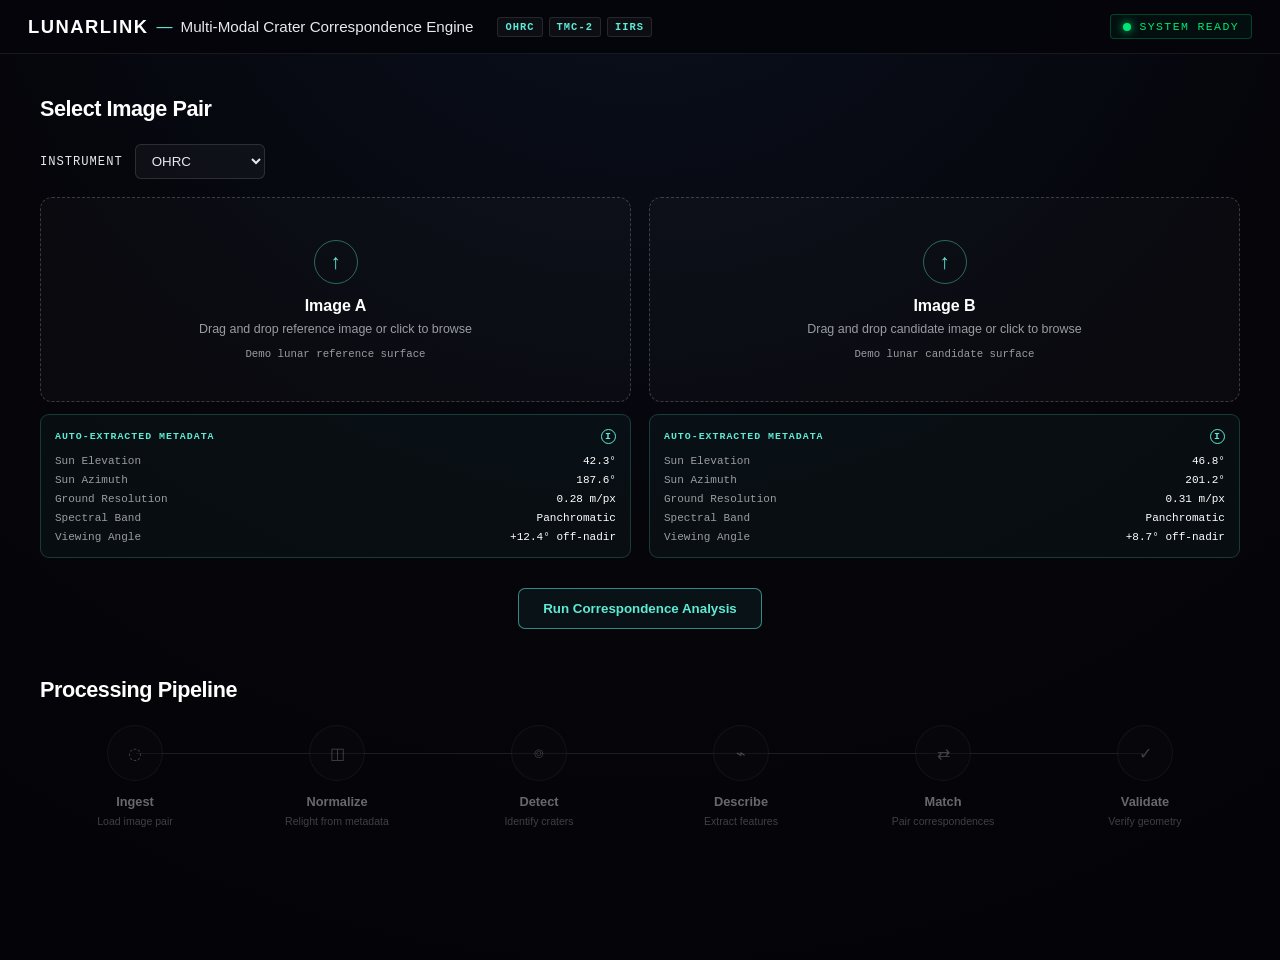
==== index.html @ 61827544 "Rename lunarlink.html to index.html" ====
<!DOCTYPE html>
<html lang="en">
<head>
  <meta charset="UTF-8">
  <meta name="viewport" content="width=device-width, initial-scale=1.0">
  <title>LunarLink — Mission Control</title>
  <link rel="stylesheet" href="style.css">
</head>
<body>
  <header>
    <div class="header-left">
      <div class="title-group">
        <span class="title-main">LunarLink</span>
        <span class="title-separator">—</span>
        <span class="title-sub">Multi-Modal Crater Correspondence Engine</span>
      </div>
      <div class="badge-group">
        <span class="badge">OHRC</span>
        <span class="badge">TMC-2</span>
        <span class="badge">IIRS</span>
      </div>
    </div>
    <div class="status-panel"><span class="status-dot"></span><span class="status-text">System Ready</span></div>
  </header>

  <main>
    <section class="content-section">
      <h2 class="section-title">Select Image Pair</h2>
      <div class="instrument-control">
        <label for="instrument">Instrument</label>
        <select id="instrument">
          <option value="OHRC">OHRC</option>
          <option value="TMC-2">TMC-2</option>
          <option value="IIRS">IIRS</option>
        </select>
      </div>

      <div class="upload-grid">
        <div class="image-upload-panel">
          <div class="upload-box" id="uploadBoxA">
            <input type="file" id="imageAInput" accept="image/*" hidden>
            <div class="upload-icon">↑</div>
            <div class="upload-title">Image A</div>
            <div class="upload-text">Drag and drop reference image or click to browse</div>
            <div class="file-name" id="fileNameA">Demo lunar reference surface</div>
          </div>

          <div class="metadata-loading" id="metadataLoadingA"><span class="metadata-spinner"></span>Extracting metadata...</div>

          <div class="metadata-card" id="metadataCardA">
            <div class="metadata-card-header">
              <span>Auto-Extracted Metadata</span>
              <span class="info-tooltip" tabindex="0">i<span class="tooltip-text">Derived from image header + photometric analysis — no manual input required</span></span>
            </div>
            <dl class="metadata-list">
              <div><dt>Sun Elevation</dt><dd id="sunElevationA">—</dd></div>
              <div><dt>Sun Azimuth</dt><dd id="sunAzimuthA">—</dd></div>
              <div><dt>Ground Resolution</dt><dd id="resolutionA">—</dd></div>
              <div><dt>Spectral Band</dt><dd id="spectralBandA">—</dd></div>
              <div><dt>Viewing Angle</dt><dd id="viewingAngleA">—</dd></div>
            </dl>
          </div>
        </div>

        <div class="image-upload-panel">
          <div class="upload-box" id="uploadBoxB">
            <input type="file" id="imageBInput" accept="image/*" hidden>
            <div class="upload-icon">↑</div>
            <div class="upload-title">Image B</div>
            <div class="upload-text">Drag and drop candidate image or click to browse</div>
            <div class="file-name" id="fileNameB">Demo lunar candidate surface</div>
          </div>

          <div class="metadata-loading" id="metadataLoadingB"><span class="metadata-spinner"></span>Extracting metadata...</div>

          <div class="metadata-card" id="metadataCardB">
            <div class="metadata-card-header">
              <span>Auto-Extracted Metadata</span>
              <span class="info-tooltip" tabindex="0">i<span class="tooltip-text">Derived from image header + photometric analysis — no manual input required</span></span>
            </div>
            <dl class="metadata-list">
              <div><dt>Sun Elevation</dt><dd id="sunElevationB">—</dd></div>
              <div><dt>Sun Azimuth</dt><dd id="sunAzimuthB">—</dd></div>
              <div><dt>Ground Resolution</dt><dd id="resolutionB">—</dd></div>
              <div><dt>Spectral Band</dt><dd id="spectralBandB">—</dd></div>
              <div><dt>Viewing Angle</dt><dd id="viewingAngleB">—</dd></div>
            </dl>
          </div>
        </div>
      </div>

      <button class="run-button" id="runAnalysis" type="button">Run Correspondence Analysis</button>
    </section>

    <section class="content-section">
      <h2 class="section-title">Processing Pipeline</h2>
      <div class="pipeline">
        <div class="pipeline-line"></div>
        <div class="pipeline-step"><div class="step-icon">◌</div><div class="step-label">Ingest</div><div class="step-description">Load image pair</div></div>
        <div class="pipeline-step"><div class="step-icon">◫</div><div class="step-label">Normalize</div><div class="step-description">Relight from metadata</div></div>
        <div class="pipeline-step"><div class="step-icon">⌾</div><div class="step-label">Detect</div><div class="step-description">Identify craters</div></div>
        <div class="pipeline-step"><div class="step-icon">⌁</div><div class="step-label">Describe</div><div class="step-description">Extract features</div></div>
        <div class="pipeline-step"><div class="step-icon">⇄</div><div class="step-label">Match</div><div class="step-description">Pair correspondences</div></div>
        <div class="pipeline-step"><div class="step-icon">✓</div><div class="step-label">Validate</div><div class="step-description">Verify geometry</div></div>
      </div>
    </section>

    <section class="content-section results-section" id="resultsSection">
      <div class="results-header">
        <h2 class="section-title">Results</h2>
        <label class="toggle-control">
          <span>Illumination Normalization</span>
          <input type="checkbox" id="normalizationToggle">
          <span class="toggle-switch"><span class="toggle-knob"></span></span>
        </label>
      </div>

      <div class="results-stage" id="resultsStage">
        <div class="result-canvas-wrap">
          <div class="canvas-frame"><canvas id="canvasA" width="500" height="500"></canvas></div>
          <div class="canvas-label">Image A — Reference</div>
        </div>
        <div class="result-canvas-wrap">
          <div class="canvas-frame"><canvas id="canvasB" width="500" height="500"></canvas></div>
          <div class="canvas-label">Image B — Candidate</div>
        </div>
        <div class="scan-line" id="scanLine"></div>
        <svg class="correspondence-overlay" id="correspondenceOverlay" aria-hidden="true"></svg>
        <div class="match-tooltip" id="matchTooltip"></div>
      </div>
    </section>

    <section class="content-section insights-section" id="accuracySection">
      <h2 class="section-title">Tie Point Accuracy Report</h2>

      <div class="accuracy-summary">
        <div class="summary-stat"><span>Total Tie Points</span><strong>9</strong></div>
        <div class="summary-stat"><span>RANSAC Inliers</span><strong class="inlier-text">6</strong></div>
        <div class="summary-stat"><span>Outliers Rejected</span><strong class="outlier-text">3</strong></div>
        <div class="summary-stat"><span>RMSE</span><strong>2.9 px <em>(3.8 m)</em></strong></div>
        <div class="summary-stat"><span>Mean Reprojection Error</span><strong>1.4 px</strong></div>
      </div>

      <div class="accuracy-table-wrap">
        <table class="accuracy-table">
          <thead>
            <tr>
              <th>Tie Point ID</th>
              <th>Image A Coordinates</th>
              <th>Image B Coordinates</th>
              <th>Estimated Lunar Coordinates</th>
              <th>Residual (pixels)</th>
              <th>Residual (meters)</th>
              <th>Status</th>
            </tr>
          </thead>
          <tbody id="accuracyTableBody"></tbody>
        </table>
      </div>
    </section>

    <section class="content-section insights-section" id="metricsSection">
      <h2 class="section-title">Mission Metrics</h2>
      <div class="metrics-grid">
        <article class="metric-card"><span class="metric-icon">◌</span><strong class="metric-value" data-target="9" data-decimals="0">0</strong><span class="metric-label">Craters Detected</span></article>
        <article class="metric-card"><span class="metric-icon">⇄</span><strong class="metric-value" data-target="6" data-decimals="0">0</strong><span class="metric-label">Matches Found</span></article>
        <article class="metric-card"><span class="metric-icon">⌖</span><strong class="metric-value" data-target="3.8" data-decimals="1" data-suffix="m">0m</strong><span class="metric-label">Mean Alignment Error</span></article>
        <article class="metric-card"><span class="metric-icon">◷</span><strong class="metric-value" data-target="1.2" data-decimals="1" data-suffix="s">0s</strong><span class="metric-label">Processing Time</span></article>
      </div>
    </section>
  </main>

  <script src="script.js"></script>
</body>
</html>
---- style.css ----
:root {
  --bg: #05050a;
  --cyan: #5eead4;
  --amber: #f5b841;
  --text: #e8e8f0;
  --muted: rgba(232, 232, 240, 0.65);
  --green: #00e676;
  --red: #ff526b;
  --border: rgba(255, 255, 255, 0.08);
}

* { box-sizing: border-box; margin: 0; padding: 0; }

body {
  min-height: 100vh;
  background: radial-gradient(circle at 50% -20%, #0b1220, #05050a 55%, #030308);
  color: var(--text);
  font-family: -apple-system, BlinkMacSystemFont, "SF Pro Display", "Segoe UI", Roboto, sans-serif;
}

header {
  display: flex;
  align-items: center;
  justify-content: space-between;
  padding: 14px 28px;
  background: rgba(5, 5, 10, 0.9);
  border-bottom: 1px solid var(--border);
  backdrop-filter: blur(12px);
}

.header-left, .title-group, .badge-group, .status-panel,
.instrument-control, .results-header, .toggle-control,
.metadata-card-header {
  display: flex;
  align-items: center;
}

.header-left { gap: 16px; }
.title-group { gap: 8px; }
.badge-group { gap: 6px; margin-left: 8px; }

.title-main, .section-title, .upload-title {
  color: #fff;
  font-weight: 700;
}

.title-main {
  font-size: 1.15rem;
  letter-spacing: 0.08em;
  text-transform: uppercase;
}

.title-separator, .badge { color: var(--cyan); }
.title-sub { font-size: 0.95rem; }

.badge, .status-text, .instrument-control label, .file-name,
.metadata-card, .accuracy-table, .summary-stat, .metric-value {
  font-family: ui-monospace, SFMono-Regular, Menlo, Monaco, Consolas, monospace;
}

.badge {
  padding: 3px 7px;
  border: 1px solid rgba(255,255,255,.1);
  border-radius: 3px;
  background: rgba(255,255,255,.04);
  font-size: .65rem;
  font-weight: 600;
  letter-spacing: .1em;
}

.status-panel {
  gap: 8px;
  padding: 5px 12px;
  border: 1px solid rgba(0,230,118,.25);
  border-radius: 4px;
  background: rgba(0,230,118,.05);
}

.status-dot {
  width: 8px;
  height: 8px;
  border-radius: 50%;
  background: var(--green);
  box-shadow: 0 0 8px var(--green);
  animation: pulse 2s infinite;
}

.status-text {
  color: var(--green);
  font-size: .72rem;
  letter-spacing: .12em;
  text-transform: uppercase;
}

main {
  width: min(1200px, calc(100% - 48px));
  margin: auto;
  padding: 42px 0 70px;
}

.content-section { margin-bottom: 48px; }

.section-title {
  margin-bottom: 22px;
  font-size: 1.35rem;
  letter-spacing: -.02em;
}

.instrument-control { gap: 12px; margin-bottom: 18px; }

.instrument-control label {
  font-size: .76rem;
  letter-spacing: .08em;
  text-transform: uppercase;
}

.instrument-control select {
  min-width: 130px;
  padding: 8px 12px;
  border: 1px solid rgba(255,255,255,.12);
  border-radius: 6px;
  background: rgba(255,255,255,.04);
  color: var(--text);
}

.instrument-control option { background: #0b0e1a; }

.upload-grid, .metrics-grid {
  display: grid;
  gap: 18px;
}

.upload-grid { grid-template-columns: repeat(2, minmax(0, 1fr)); }

.upload-box {
  display: flex;
  min-height: 205px;
  flex-direction: column;
  align-items: center;
  justify-content: center;
  padding: 28px;
  border: 1px dashed rgba(255,255,255,.2);
  border-radius: 12px;
  background: rgba(255,255,255,.025);
  cursor: pointer;
  transition: .25s;
}

.upload-box:hover, .upload-box.drag-over {
  border-color: var(--cyan);
  background: rgba(94,234,212,.035);
  box-shadow: 0 0 24px rgba(94,234,212,.1);
  transform: translateY(-2px);
}

.upload-icon {
  display: grid;
  width: 44px;
  height: 44px;
  margin-bottom: 13px;
  place-items: center;
  border: 1px solid rgba(94,234,212,.4);
  border-radius: 50%;
  color: var(--cyan);
  font-size: 1.3rem;
}

.upload-title { margin-bottom: 7px; }
.upload-text { color: var(--muted); font-size: .78rem; text-align: center; }

.file-name {
  max-width: 100%;
  margin-top: 12px;
  color: var(--muted);
  font-size: .67rem;
  overflow: hidden;
  text-overflow: ellipsis;
  white-space: nowrap;
}

.metadata-loading {
  display: none;
  align-items: center;
  gap: 8px;
  margin-top: 12px;
  padding: 12px 14px;
  border: 1px solid rgba(94,234,212,.15);
  border-radius: 8px;
  background: rgba(94,234,212,.035);
  color: var(--cyan);
  font: .68rem ui-monospace;
}

.metadata-loading.visible { display: flex; }

.metadata-spinner {
  width: 13px;
  height: 13px;
  border: 2px solid rgba(94,234,212,.2);
  border-top-color: var(--cyan);
  border-radius: 50%;
  animation: spin .7s linear infinite;
}

.metadata-card {
  display: none;
  margin-top: 12px;
  padding: 14px;
  border: 1px solid rgba(94,234,212,.2);
  border-radius: 9px;
  background: rgba(94,234,212,.04);
}

.metadata-card.visible { display: block; }

.metadata-card-header {
  justify-content: space-between;
  margin-bottom: 11px;
  color: var(--cyan);
  font-size: .62rem;
  font-weight: 700;
  letter-spacing: .1em;
  text-transform: uppercase;
}

.metadata-list { display: grid; gap: 7px; }

.metadata-list div {
  display: grid;
  grid-template-columns: 1fr auto;
  gap: 12px;
  font-size: .69rem;
}

.metadata-list dt { color: var(--muted); }
.metadata-list dd { margin: 0; color: #fff; }

.info-tooltip {
  position: relative;
  display: grid;
  width: 15px;
  height: 15px;
  place-items: center;
  border: 1px solid var(--cyan);
  border-radius: 50%;
  cursor: help;
}

.tooltip-text {
  position: absolute;
  z-index: 10;
  top: 24px;
  right: 0;
  width: 220px;
  padding: 9px;
  border: 1px solid rgba(94,234,212,.24);
  border-radius: 6px;
  background: #0a1019;
  color: var(--text);
  font: .7rem -apple-system;
  line-height: 1.4;
  opacity: 0;
  pointer-events: none;
}

.info-tooltip:hover .tooltip-text,
.info-tooltip:focus .tooltip-text { opacity: 1; }

.run-button {
  display: block;
  margin: 30px auto 0;
  padding: 12px 24px;
  border: 1px solid rgba(94,234,212,.55);
  border-radius: 7px;
  background: rgba(94,234,212,.06);
  color: var(--cyan);
  font-weight: 700;
  cursor: pointer;
}

.run-button:hover:not(:disabled) {
  background: rgba(94,234,212,.12);
  box-shadow: 0 0 20px rgba(94,234,212,.16);
}

.run-button:disabled { opacity: .55; }

.pipeline {
  position: relative;
  display: grid;
  grid-template-columns: repeat(6, 1fr);
  gap: 12px;
}

.pipeline-line {
  position: absolute;
  top: 28px;
  right: 8%;
  left: 8%;
  height: 1px;
  background: rgba(255,255,255,.1);
}

.pipeline-step {
  position: relative;
  z-index: 1;
  padding: 0 7px 15px;
  opacity: .4;
  text-align: center;
  filter: grayscale(.7);
  transition: .45s;
}

.pipeline-step.active {
  opacity: 1;
  filter: none;
  transform: translateY(-3px);
}

.step-icon {
  display: grid;
  width: 56px;
  height: 56px;
  margin: 0 auto 13px;
  place-items: center;
  border: 1px solid rgba(255,255,255,.12);
  border-radius: 50%;
  background: #0a0c14;
  color: var(--muted);
}

.pipeline-step.active .step-icon {
  border-color: var(--cyan);
  color: var(--cyan);
  box-shadow: 0 0 14px rgba(94,234,212,.2);
}

.step-label { margin-bottom: 6px; color: #fff; font-size: .8rem; font-weight: 700; }
.step-description { color: var(--muted); font-size: .66rem; }

.results-section, .insights-section {
  max-height: 0;
  margin-bottom: 0;
  overflow: hidden;
  opacity: 0;
  pointer-events: none;
  transform: translateY(28px);
  transition: max-height 1s, opacity .7s, transform .7s, margin-bottom .7s;
}

.results-section.visible, .insights-section.visible {
  max-height: 3000px;
  margin-bottom: 48px;
  opacity: 1;
  pointer-events: auto;
  transform: none;
}

.results-header { justify-content: space-between; margin-bottom: 22px; }
.results-header .section-title { margin: 0; }

.toggle-control {
  gap: 11px;
  cursor: pointer;
  font-size: .7rem;
  text-transform: uppercase;
}

.toggle-control input { display: none; }

.toggle-switch {
  width: 42px;
  height: 23px;
  padding: 2px;
  border: 1px solid rgba(255,255,255,.2);
  border-radius: 20px;
}

.toggle-knob {
  display: block;
  width: 17px;
  height: 17px;
  border-radius: 50%;
  background: var(--muted);
  transition: .25s;
}

.toggle-control input:checked + .toggle-switch {
  border-color: var(--cyan);
  background: rgba(94,234,212,.12);
}

.toggle-control input:checked + .toggle-switch .toggle-knob {
  background: var(--cyan);
  transform: translateX(19px);
}

.results-stage {
  position: relative;
  display: grid;
  min-height: 440px;
  grid-template-columns: repeat(2, minmax(0, 400px));
  justify-content: center;
  gap: 70px;
}

.result-canvas-wrap {
  position: relative;
  z-index: 1;
  display: flex;
  flex-direction: column;
  align-items: center;
}

.canvas-frame {
  width: 400px;
  max-width: 100%;
  overflow: hidden;
  border: 1px solid rgba(255,255,255,.12);
  border-radius: 10px;
  background: #000;
}

.canvas-frame canvas {
  display: block;
  width: 100%;
  height: auto;
  transition: .35s;
}

.canvas-frame canvas.normalized { filter: brightness(1.18) contrast(.82); }

.canvas-label {
  margin-top: 12px;
  color: #fff;
  font: .75rem ui-monospace;
  letter-spacing: .1em;
  text-transform: uppercase;
}

.correspondence-overlay {
  position: absolute;
  z-index: 4;
  inset: 0;
  width: 100%;
  height: 100%;
  overflow: visible;
}

.scan-line {
  position: absolute;
  z-index: 3;
  top: 0;
  right: 0;
  left: 0;
  height: 2px;
  opacity: 0;
  pointer-events: none;
  background: linear-gradient(90deg, transparent, var(--cyan), var(--amber), var(--cyan), transparent);
  box-shadow: 0 0 12px var(--cyan);
}

.scan-line.scanning { animation: scan-sweep .9s ease-in-out forwards; }

.match-tooltip {
  position: absolute;
  z-index: 6;
  display: none;
  padding: 7px 9px;
  border: 1px solid rgba(245,184,65,.7);
  border-radius: 5px;
  background: rgba(5,7,12,.95);
  color: #fff;
  font: .68rem ui-monospace;
  pointer-events: none;
  white-space: nowrap;
}

.match-tooltip.visible { display: block; }

.match-line {
  fill: none;
  stroke: var(--cyan);
  stroke-width: 1.4;
  stroke-dasharray: 7 7;
  filter: drop-shadow(0 0 4px rgba(94,234,212,.55));
  animation: flow-dashes 1.1s linear infinite;
}

.target-ring {
  cursor: pointer;
  transform-box: fill-box;
  transform-origin: center;
  animation: reticle-pulse 2.8s ease-in-out infinite;
}

.target-ring circle, .target-ring line {
  fill: none;
  stroke: var(--red);
  filter: drop-shadow(0 0 3px rgba(255,82,107,.85));
}

.target-ring text { fill: #fff; font: 700 9px ui-monospace; }
.target-ring rect { fill: rgba(30,4,10,.88); stroke: var(--red); stroke-width: .7; }

.hud-dim { opacity: .17; }
.hud-highlight { opacity: 1 !important; }

.hud-highlight circle, .hud-highlight line {
  stroke: #ffe66d !important;
  filter: drop-shadow(0 0 6px #ffe66d) !important;
}

.hud-highlight rect { stroke: #ffe66d !important; }
.hud-highlight text { fill: #ffe66d !important; }

.match-line.hud-highlight {
  stroke: #ffe66d !important;
  stroke-width: 2.4;
}

.accuracy-summary {
  display: grid;
  grid-template-columns: repeat(5, 1fr);
  gap: 10px;
  margin-bottom: 14px;
}

.summary-stat {
  padding: 12px 14px;
  border: 1px solid var(--border);
  border-radius: 5px;
  background: rgba(255,255,255,.025);
}

.summary-stat span {
  display: block;
  margin-bottom: 8px;
  color: var(--muted);
  font-size: .61rem;
  text-transform: uppercase;
}

.summary-stat strong { color: #fff; font-size: .83rem; }
.summary-stat em { color: var(--muted); font-style: normal; }
.inlier-text { color: var(--green) !important; }
.outlier-text { color: var(--red) !important; }

.accuracy-table-wrap {
  overflow: auto;
  border: 1px solid rgba(94,234,212,.2);
  border-radius: 7px;
}

.accuracy-table {
  width: 100%;
  min-width: 990px;
  border-collapse: collapse;
  font-size: .7rem;
}

.accuracy-table th {
  padding: 11px 13px;
  border-bottom: 1px solid rgba(94,234,212,.24);
  background: rgba(94,234,212,.075);
  color: var(--cyan);
  font-size: .62rem;
  text-align: left;
  text-transform: uppercase;
}

.accuracy-table td {
  padding: 11px 13px;
  border-bottom: 1px solid var(--border);
  white-space: nowrap;
}

.accuracy-table tbody tr:nth-child(even) { background: rgba(255,255,255,.018); }
.outlier-row { color: var(--muted); background: rgba(255,82,107,.025) !important; }

.status-badge {
  padding: 3px 6px;
  border: 1px solid;
  border-radius: 3px;
  font-size: .6rem;
  font-weight: 700;
  text-transform: uppercase;
}

.inlier { border-color: rgba(0,230,118,.4); color: var(--green); }
.outlier { border-color: rgba(255,82,107,.4); color: var(--red); }

.metrics-grid { grid-template-columns: repeat(4, 1fr); }

.metric-card {
  min-height: 180px;
  padding: 25px;
  border: 1px solid var(--border);
  border-radius: 14px;
  background: linear-gradient(135deg, rgba(255,255,255,.065), rgba(255,255,255,.018));
}

.metric-icon {
  display: grid;
  width: 34px;
  height: 34px;
  margin-bottom: 21px;
  place-items: center;
  border: 1px solid rgba(94,234,212,.28);
  border-radius: 9px;
  color: var(--cyan);
}

.metric-value {
  display: block;
  color: #fff;
  font-size: 2.5rem;
  letter-spacing: -.06em;
}

.metric-label {
  display: block;
  margin-top: 11px;
  color: var(--muted);
  font-size: .78rem;
}

@keyframes pulse { 50% { opacity: .45; transform: scale(.85); } }
@keyframes spin { to { transform: rotate(360deg); } }

@keyframes scan-sweep {
  0% { top: 0; opacity: 0; }
  10%, 90% { opacity: 1; }
  100% { top: calc(100% - 42px); opacity: 0; }
}

@keyframes flow-dashes { to { stroke-dashoffset: -28; } }
@keyframes reticle-pulse { 50% { opacity: .68; transform: scale(1.035); } }

@media (max-width: 950px) {
  .title-sub { display: none; }
  .pipeline { grid-template-columns: repeat(3, 1fr); }
  .pipeline-line { display: none; }
  .metrics-grid { grid-template-columns: repeat(2, 1fr); }
  .accuracy-summary { grid-template-columns: repeat(3, 1fr); }
}

@media (max-width: 680px) {
  header { padding: 13px 16px; }
  main { width: calc(100% - 24px); }
  .badge-group { display: none; }
  .upload-grid, .results-stage, .metrics-grid { grid-template-columns: 1fr; }
  .results-stage { min-height: auto; gap: 28px; }
  .results-header { align-items: flex-start; flex-direction: column; }
  .pipeline { grid-template-columns: repeat(2, 1fr); }
  .accuracy-summary { grid-template-columns: repeat(2, 1fr); }
}

@media (max-width: 430px) {
  .pipeline { grid-template-columns: 1fr; }
  .accuracy-summary { grid-template-columns: 1fr; }
}
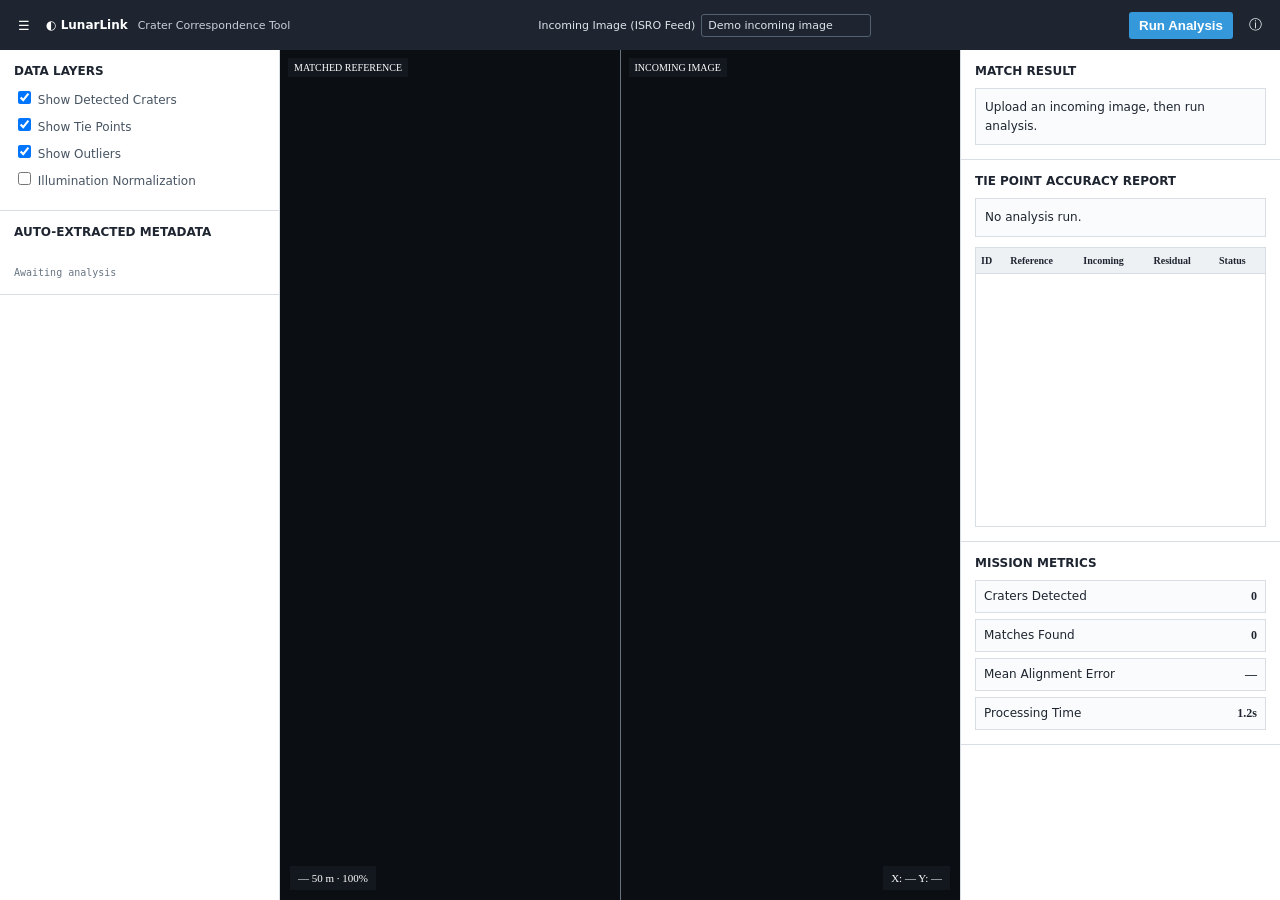
==== commit 19585895: "Update index.html" ====
--- a/index.html
+++ b/index.html
@@ -1,175 +1,164 @@
-<!DOCTYPE html>
+<!doctype html>
 <html lang="en">
 <head>
-  <meta charset="UTF-8">
-  <meta name="viewport" content="width=device-width, initial-scale=1.0">
-  <title>LunarLink — Mission Control</title>
+  <meta charset="utf-8">
+  <meta name="viewport" content="width=device-width,initial-scale=1">
+  <title>LunarLink — Crater Correspondence Tool</title>
   <link rel="stylesheet" href="style.css">
 </head>
+
 <body>
-  <header>
-    <div class="header-left">
-      <div class="title-group">
-        <span class="title-main">LunarLink</span>
-        <span class="title-separator">—</span>
-        <span class="title-sub">Multi-Modal Crater Correspondence Engine</span>
-      </div>
-      <div class="badge-group">
-        <span class="badge">OHRC</span>
-        <span class="badge">TMC-2</span>
-        <span class="badge">IIRS</span>
-      </div>
+
+  <header class="topbar">
+    <div class="brand">
+      <button id="leftToggle">☰</button>
+      <b>◐ LunarLink</b>
+      <span>Crater Correspondence Tool</span>
     </div>
-    <div class="status-panel"><span class="status-dot"></span><span class="status-text">System Ready</span></div>
+
+    <label class="incoming-upload">
+      Incoming Image (ISRO Feed)
+      <input id="incomingInput" type="file" accept="image/*">
+      <span id="incomingName">Demo incoming image</span>
+    </label>
+
+    <div class="actions">
+      <span id="searchStatus"></span>
+      <button id="runAnalysis">Run Analysis</button>
+      <button id="rightToggle">ⓘ</button>
+    </div>
   </header>
 
-  <main>
-    <section class="content-section">
-      <h2 class="section-title">Select Image Pair</h2>
-      <div class="instrument-control">
-        <label for="instrument">Instrument</label>
-        <select id="instrument">
-          <option value="OHRC">OHRC</option>
-          <option value="TMC-2">TMC-2</option>
-          <option value="IIRS">IIRS</option>
-        </select>
+
+  <div class="shell">
+
+    <!-- LEFT SIDEBAR -->
+    <aside class="left-sidebar" id="leftSidebar">
+      <section>
+        <h2>Data Layers</h2>
+
+        <label>
+          <input id="showCraters" type="checkbox" checked>
+          Show Detected Craters
+        </label>
+
+        <label>
+          <input id="showTiePoints" type="checkbox" checked>
+          Show Tie Points
+        </label>
+
+        <label>
+          <input id="showOutliers" type="checkbox" checked>
+          Show Outliers
+        </label>
+
+        <label>
+          <input id="normalizationToggle" type="checkbox">
+          Illumination Normalization
+        </label>
+      </section>
+
+      <section>
+        <h2>Auto-Extracted Metadata</h2>
+        <div id="metadata" class="metadata">
+          Awaiting analysis
+        </div>
+      </section>
+    </aside>
+
+
+    <!-- MAIN MAP -->
+    <main class="map" id="map">
+      <div class="split">
+
+        <section class="pane" id="referencePane">
+          <div class="pane-title">MATCHED REFERENCE</div>
+          <div id="referenceWarning" class="warning-badge hidden">⚠ Low detail — results may be less accurate</div>
+          <div class="content" id="referenceContent">
+            <canvas id="referenceCanvas" width="500" height="500"></canvas>
+            <svg id="referenceMarks"></svg>
+          </div>
+        </section>
+
+        <section class="pane" id="incomingPane">
+          <div class="pane-title">INCOMING IMAGE</div>
+          <div id="incomingWarning" class="warning-badge hidden">⚠ Low detail — results may be less accurate</div>
+          <div class="content" id="incomingContent">
+            <canvas id="incomingCanvas" width="500" height="500"></canvas>
+            <svg id="incomingMarks"></svg>
+          </div>
+        </section>
+
       </div>
 
-      <div class="upload-grid">
-        <div class="image-upload-panel">
-          <div class="upload-box" id="uploadBoxA">
-            <input type="file" id="imageAInput" accept="image/*" hidden>
-            <div class="upload-icon">↑</div>
-            <div class="upload-title">Image A</div>
-            <div class="upload-text">Drag and drop reference image or click to browse</div>
-            <div class="file-name" id="fileNameA">Demo lunar reference surface</div>
+      <svg id="lines"></svg>
+
+      <div class="scale">
+        — 50 m · <span id="zoom">100%</span>
+      </div>
+
+      <div class="coords" id="coords">
+        X: — Y: —
+      </div>
+    </main>
+
+
+    <!-- RIGHT SIDEBAR -->
+    <aside class="right-sidebar" id="rightSidebar">
+      <section>
+        <h2>Match Result</h2>
+        <div class="result-card" id="matchResult">
+          Upload an incoming image, then run analysis.
+        </div>
+      </section>
+
+      <section>
+        <h2>Tie Point Accuracy Report</h2>
+        <div class="summary" id="summary">
+          No analysis run.
+        </div>
+        <div class="table-wrap">
+          <table>
+            <thead>
+              <tr>
+                <th>ID</th>
+                <th>Reference</th>
+                <th>Incoming</th>
+                <th>Residual</th>
+                <th>Status</th>
+              </tr>
+            </thead>
+            <tbody id="report"></tbody>
+          </table>
+        </div>
+      </section>
+
+      <section>
+        <h2>Mission Metrics</h2>
+        <div class="metrics">
+          <div>
+            Craters Detected
+            <b id="metricCraters">0</b>
           </div>
-
-          <div class="metadata-loading" id="metadataLoadingA"><span class="metadata-spinner"></span>Extracting metadata...</div>
-
-          <div class="metadata-card" id="metadataCardA">
-            <div class="metadata-card-header">
-              <span>Auto-Extracted Metadata</span>
-              <span class="info-tooltip" tabindex="0">i<span class="tooltip-text">Derived from image header + photometric analysis — no manual input required</span></span>
-            </div>
-            <dl class="metadata-list">
-              <div><dt>Sun Elevation</dt><dd id="sunElevationA">—</dd></div>
-              <div><dt>Sun Azimuth</dt><dd id="sunAzimuthA">—</dd></div>
-              <div><dt>Ground Resolution</dt><dd id="resolutionA">—</dd></div>
-              <div><dt>Spectral Band</dt><dd id="spectralBandA">—</dd></div>
-              <div><dt>Viewing Angle</dt><dd id="viewingAngleA">—</dd></div>
-            </dl>
+          <div>
+            Matches Found
+            <b id="metricMatches">0</b>
+          </div>
+          <div>
+            Mean Alignment Error
+            <b id="metricError">—</b>
+          </div>
+          <div>
+            Processing Time
+            <b>1.2s</b>
           </div>
         </div>
+      </section>
+    </aside>
 
-        <div class="image-upload-panel">
-          <div class="upload-box" id="uploadBoxB">
-            <input type="file" id="imageBInput" accept="image/*" hidden>
-            <div class="upload-icon">↑</div>
-            <div class="upload-title">Image B</div>
-            <div class="upload-text">Drag and drop candidate image or click to browse</div>
-            <div class="file-name" id="fileNameB">Demo lunar candidate surface</div>
-          </div>
-
-          <div class="metadata-loading" id="metadataLoadingB"><span class="metadata-spinner"></span>Extracting metadata...</div>
-
-          <div class="metadata-card" id="metadataCardB">
-            <div class="metadata-card-header">
-              <span>Auto-Extracted Metadata</span>
-              <span class="info-tooltip" tabindex="0">i<span class="tooltip-text">Derived from image header + photometric analysis — no manual input required</span></span>
-            </div>
-            <dl class="metadata-list">
-              <div><dt>Sun Elevation</dt><dd id="sunElevationB">—</dd></div>
-              <div><dt>Sun Azimuth</dt><dd id="sunAzimuthB">—</dd></div>
-              <div><dt>Ground Resolution</dt><dd id="resolutionB">—</dd></div>
-              <div><dt>Spectral Band</dt><dd id="spectralBandB">—</dd></div>
-              <div><dt>Viewing Angle</dt><dd id="viewingAngleB">—</dd></div>
-            </dl>
-          </div>
-        </div>
-      </div>
-
-      <button class="run-button" id="runAnalysis" type="button">Run Correspondence Analysis</button>
-    </section>
-
-    <section class="content-section">
-      <h2 class="section-title">Processing Pipeline</h2>
-      <div class="pipeline">
-        <div class="pipeline-line"></div>
-        <div class="pipeline-step"><div class="step-icon">◌</div><div class="step-label">Ingest</div><div class="step-description">Load image pair</div></div>
-        <div class="pipeline-step"><div class="step-icon">◫</div><div class="step-label">Normalize</div><div class="step-description">Relight from metadata</div></div>
-        <div class="pipeline-step"><div class="step-icon">⌾</div><div class="step-label">Detect</div><div class="step-description">Identify craters</div></div>
-        <div class="pipeline-step"><div class="step-icon">⌁</div><div class="step-label">Describe</div><div class="step-description">Extract features</div></div>
-        <div class="pipeline-step"><div class="step-icon">⇄</div><div class="step-label">Match</div><div class="step-description">Pair correspondences</div></div>
-        <div class="pipeline-step"><div class="step-icon">✓</div><div class="step-label">Validate</div><div class="step-description">Verify geometry</div></div>
-      </div>
-    </section>
-
-    <section class="content-section results-section" id="resultsSection">
-      <div class="results-header">
-        <h2 class="section-title">Results</h2>
-        <label class="toggle-control">
-          <span>Illumination Normalization</span>
-          <input type="checkbox" id="normalizationToggle">
-          <span class="toggle-switch"><span class="toggle-knob"></span></span>
-        </label>
-      </div>
-
-      <div class="results-stage" id="resultsStage">
-        <div class="result-canvas-wrap">
-          <div class="canvas-frame"><canvas id="canvasA" width="500" height="500"></canvas></div>
-          <div class="canvas-label">Image A — Reference</div>
-        </div>
-        <div class="result-canvas-wrap">
-          <div class="canvas-frame"><canvas id="canvasB" width="500" height="500"></canvas></div>
-          <div class="canvas-label">Image B — Candidate</div>
-        </div>
-        <div class="scan-line" id="scanLine"></div>
-        <svg class="correspondence-overlay" id="correspondenceOverlay" aria-hidden="true"></svg>
-        <div class="match-tooltip" id="matchTooltip"></div>
-      </div>
-    </section>
-
-    <section class="content-section insights-section" id="accuracySection">
-      <h2 class="section-title">Tie Point Accuracy Report</h2>
-
-      <div class="accuracy-summary">
-        <div class="summary-stat"><span>Total Tie Points</span><strong>9</strong></div>
-        <div class="summary-stat"><span>RANSAC Inliers</span><strong class="inlier-text">6</strong></div>
-        <div class="summary-stat"><span>Outliers Rejected</span><strong class="outlier-text">3</strong></div>
-        <div class="summary-stat"><span>RMSE</span><strong>2.9 px <em>(3.8 m)</em></strong></div>
-        <div class="summary-stat"><span>Mean Reprojection Error</span><strong>1.4 px</strong></div>
-      </div>
-
-      <div class="accuracy-table-wrap">
-        <table class="accuracy-table">
-          <thead>
-            <tr>
-              <th>Tie Point ID</th>
-              <th>Image A Coordinates</th>
-              <th>Image B Coordinates</th>
-              <th>Estimated Lunar Coordinates</th>
-              <th>Residual (pixels)</th>
-              <th>Residual (meters)</th>
-              <th>Status</th>
-            </tr>
-          </thead>
-          <tbody id="accuracyTableBody"></tbody>
-        </table>
-      </div>
-    </section>
-
-    <section class="content-section insights-section" id="metricsSection">
-      <h2 class="section-title">Mission Metrics</h2>
-      <div class="metrics-grid">
-        <article class="metric-card"><span class="metric-icon">◌</span><strong class="metric-value" data-target="9" data-decimals="0">0</strong><span class="metric-label">Craters Detected</span></article>
-        <article class="metric-card"><span class="metric-icon">⇄</span><strong class="metric-value" data-target="6" data-decimals="0">0</strong><span class="metric-label">Matches Found</span></article>
-        <article class="metric-card"><span class="metric-icon">⌖</span><strong class="metric-value" data-target="3.8" data-decimals="1" data-suffix="m">0m</strong><span class="metric-label">Mean Alignment Error</span></article>
-        <article class="metric-card"><span class="metric-icon">◷</span><strong class="metric-value" data-target="1.2" data-decimals="1" data-suffix="s">0s</strong><span class="metric-label">Processing Time</span></article>
-      </div>
-    </section>
-  </main>
+  </div>
 
   <script src="script.js"></script>
+
 </body>
 </html>
--- a/style.css
+++ b/style.css
@@ -1,662 +1,348 @@
-:root {
-  --bg: #05050a;
-  --cyan: #5eead4;
-  --amber: #f5b841;
-  --text: #e8e8f0;
-  --muted: rgba(232, 232, 240, 0.65);
-  --green: #00e676;
-  --red: #ff526b;
-  --border: rgba(255, 255, 255, 0.08);
-}
-
-* { box-sizing: border-box; margin: 0; padding: 0; }
-
-body {
-  min-height: 100vh;
-  background: radial-gradient(circle at 50% -20%, #0b1220, #05050a 55%, #030308);
-  color: var(--text);
-  font-family: -apple-system, BlinkMacSystemFont, "SF Pro Display", "Segoe UI", Roboto, sans-serif;
-}
-
-header {
-  display: flex;
-  align-items: center;
-  justify-content: space-between;
-  padding: 14px 28px;
-  background: rgba(5, 5, 10, 0.9);
-  border-bottom: 1px solid var(--border);
-  backdrop-filter: blur(12px);
-}
-
-.header-left, .title-group, .badge-group, .status-panel,
-.instrument-control, .results-header, .toggle-control,
-.metadata-card-header {
-  display: flex;
-  align-items: center;
-}
-
-.header-left { gap: 16px; }
-.title-group { gap: 8px; }
-.badge-group { gap: 6px; margin-left: 8px; }
-
-.title-main, .section-title, .upload-title {
-  color: #fff;
-  font-weight: 700;
-}
-
-.title-main {
-  font-size: 1.15rem;
-  letter-spacing: 0.08em;
-  text-transform: uppercase;
-}
-
-.title-separator, .badge { color: var(--cyan); }
-.title-sub { font-size: 0.95rem; }
-
-.badge, .status-text, .instrument-control label, .file-name,
-.metadata-card, .accuracy-table, .summary-stat, .metric-value {
-  font-family: ui-monospace, SFMono-Regular, Menlo, Monaco, Consolas, monospace;
-}
-
-.badge {
-  padding: 3px 7px;
-  border: 1px solid rgba(255,255,255,.1);
-  border-radius: 3px;
-  background: rgba(255,255,255,.04);
-  font-size: .65rem;
-  font-weight: 600;
-  letter-spacing: .1em;
-}
-
-.status-panel {
-  gap: 8px;
-  padding: 5px 12px;
-  border: 1px solid rgba(0,230,118,.25);
-  border-radius: 4px;
-  background: rgba(0,230,118,.05);
-}
-
-.status-dot {
-  width: 8px;
-  height: 8px;
-  border-radius: 50%;
-  background: var(--green);
-  box-shadow: 0 0 8px var(--green);
-  animation: pulse 2s infinite;
-}
-
-.status-text {
-  color: var(--green);
-  font-size: .72rem;
-  letter-spacing: .12em;
-  text-transform: uppercase;
-}
-
-main {
-  width: min(1200px, calc(100% - 48px));
-  margin: auto;
-  padding: 42px 0 70px;
-}
-
-.content-section { margin-bottom: 48px; }
-
-.section-title {
-  margin-bottom: 22px;
-  font-size: 1.35rem;
-  letter-spacing: -.02em;
-}
-
-.instrument-control { gap: 12px; margin-bottom: 18px; }
-
-.instrument-control label {
-  font-size: .76rem;
-  letter-spacing: .08em;
-  text-transform: uppercase;
-}
-
-.instrument-control select {
-  min-width: 130px;
-  padding: 8px 12px;
-  border: 1px solid rgba(255,255,255,.12);
-  border-radius: 6px;
-  background: rgba(255,255,255,.04);
-  color: var(--text);
-}
-
-.instrument-control option { background: #0b0e1a; }
-
-.upload-grid, .metrics-grid {
-  display: grid;
-  gap: 18px;
-}
-
-.upload-grid { grid-template-columns: repeat(2, minmax(0, 1fr)); }
-
-.upload-box {
-  display: flex;
-  min-height: 205px;
-  flex-direction: column;
-  align-items: center;
-  justify-content: center;
-  padding: 28px;
-  border: 1px dashed rgba(255,255,255,.2);
-  border-radius: 12px;
-  background: rgba(255,255,255,.025);
-  cursor: pointer;
-  transition: .25s;
-}
-
-.upload-box:hover, .upload-box.drag-over {
-  border-color: var(--cyan);
-  background: rgba(94,234,212,.035);
-  box-shadow: 0 0 24px rgba(94,234,212,.1);
-  transform: translateY(-2px);
-}
-
-.upload-icon {
-  display: grid;
-  width: 44px;
-  height: 44px;
-  margin-bottom: 13px;
-  place-items: center;
-  border: 1px solid rgba(94,234,212,.4);
-  border-radius: 50%;
-  color: var(--cyan);
-  font-size: 1.3rem;
-}
-
-.upload-title { margin-bottom: 7px; }
-.upload-text { color: var(--muted); font-size: .78rem; text-align: center; }
-
-.file-name {
-  max-width: 100%;
-  margin-top: 12px;
-  color: var(--muted);
-  font-size: .67rem;
-  overflow: hidden;
-  text-overflow: ellipsis;
-  white-space: nowrap;
-}
-
-.metadata-loading {
-  display: none;
-  align-items: center;
-  gap: 8px;
-  margin-top: 12px;
-  padding: 12px 14px;
-  border: 1px solid rgba(94,234,212,.15);
-  border-radius: 8px;
-  background: rgba(94,234,212,.035);
-  color: var(--cyan);
-  font: .68rem ui-monospace;
-}
-
-.metadata-loading.visible { display: flex; }
-
-.metadata-spinner {
-  width: 13px;
-  height: 13px;
-  border: 2px solid rgba(94,234,212,.2);
-  border-top-color: var(--cyan);
-  border-radius: 50%;
-  animation: spin .7s linear infinite;
-}
-
-.metadata-card {
-  display: none;
-  margin-top: 12px;
-  padding: 14px;
-  border: 1px solid rgba(94,234,212,.2);
-  border-radius: 9px;
-  background: rgba(94,234,212,.04);
-}
-
-.metadata-card.visible { display: block; }
-
-.metadata-card-header {
-  justify-content: space-between;
-  margin-bottom: 11px;
-  color: var(--cyan);
-  font-size: .62rem;
-  font-weight: 700;
-  letter-spacing: .1em;
-  text-transform: uppercase;
-}
-
-.metadata-list { display: grid; gap: 7px; }
-
-.metadata-list div {
-  display: grid;
-  grid-template-columns: 1fr auto;
-  gap: 12px;
-  font-size: .69rem;
-}
-
-.metadata-list dt { color: var(--muted); }
-.metadata-list dd { margin: 0; color: #fff; }
-
-.info-tooltip {
-  position: relative;
-  display: grid;
-  width: 15px;
-  height: 15px;
-  place-items: center;
-  border: 1px solid var(--cyan);
-  border-radius: 50%;
-  cursor: help;
-}
-
-.tooltip-text {
-  position: absolute;
-  z-index: 10;
-  top: 24px;
-  right: 0;
-  width: 220px;
-  padding: 9px;
-  border: 1px solid rgba(94,234,212,.24);
-  border-radius: 6px;
-  background: #0a1019;
-  color: var(--text);
-  font: .7rem -apple-system;
-  line-height: 1.4;
-  opacity: 0;
-  pointer-events: none;
-}
-
-.info-tooltip:hover .tooltip-text,
-.info-tooltip:focus .tooltip-text { opacity: 1; }
-
-.run-button {
-  display: block;
-  margin: 30px auto 0;
-  padding: 12px 24px;
-  border: 1px solid rgba(94,234,212,.55);
-  border-radius: 7px;
-  background: rgba(94,234,212,.06);
-  color: var(--cyan);
-  font-weight: 700;
-  cursor: pointer;
-}
-
-.run-button:hover:not(:disabled) {
-  background: rgba(94,234,212,.12);
-  box-shadow: 0 0 20px rgba(94,234,212,.16);
-}
-
-.run-button:disabled { opacity: .55; }
-
-.pipeline {
-  position: relative;
-  display: grid;
-  grid-template-columns: repeat(6, 1fr);
-  gap: 12px;
-}
-
-.pipeline-line {
-  position: absolute;
-  top: 28px;
-  right: 8%;
-  left: 8%;
-  height: 1px;
-  background: rgba(255,255,255,.1);
-}
-
-.pipeline-step {
-  position: relative;
-  z-index: 1;
-  padding: 0 7px 15px;
-  opacity: .4;
-  text-align: center;
-  filter: grayscale(.7);
-  transition: .45s;
-}
-
-.pipeline-step.active {
-  opacity: 1;
-  filter: none;
-  transform: translateY(-3px);
-}
-
-.step-icon {
-  display: grid;
-  width: 56px;
-  height: 56px;
-  margin: 0 auto 13px;
-  place-items: center;
-  border: 1px solid rgba(255,255,255,.12);
-  border-radius: 50%;
-  background: #0a0c14;
-  color: var(--muted);
-}
-
-.pipeline-step.active .step-icon {
-  border-color: var(--cyan);
-  color: var(--cyan);
-  box-shadow: 0 0 14px rgba(94,234,212,.2);
-}
-
-.step-label { margin-bottom: 6px; color: #fff; font-size: .8rem; font-weight: 700; }
-.step-description { color: var(--muted); font-size: .66rem; }
-
-.results-section, .insights-section {
-  max-height: 0;
-  margin-bottom: 0;
-  overflow: hidden;
-  opacity: 0;
-  pointer-events: none;
-  transform: translateY(28px);
-  transition: max-height 1s, opacity .7s, transform .7s, margin-bottom .7s;
-}
-
-.results-section.visible, .insights-section.visible {
-  max-height: 3000px;
-  margin-bottom: 48px;
-  opacity: 1;
-  pointer-events: auto;
-  transform: none;
-}
-
-.results-header { justify-content: space-between; margin-bottom: 22px; }
-.results-header .section-title { margin: 0; }
-
-.toggle-control {
-  gap: 11px;
-  cursor: pointer;
-  font-size: .7rem;
-  text-transform: uppercase;
-}
-
-.toggle-control input { display: none; }
-
-.toggle-switch {
-  width: 42px;
-  height: 23px;
-  padding: 2px;
-  border: 1px solid rgba(255,255,255,.2);
-  border-radius: 20px;
-}
-
-.toggle-knob {
-  display: block;
-  width: 17px;
-  height: 17px;
-  border-radius: 50%;
-  background: var(--muted);
-  transition: .25s;
-}
-
-.toggle-control input:checked + .toggle-switch {
-  border-color: var(--cyan);
-  background: rgba(94,234,212,.12);
-}
-
-.toggle-control input:checked + .toggle-switch .toggle-knob {
-  background: var(--cyan);
-  transform: translateX(19px);
-}
-
-.results-stage {
-  position: relative;
-  display: grid;
-  min-height: 440px;
-  grid-template-columns: repeat(2, minmax(0, 400px));
-  justify-content: center;
-  gap: 70px;
-}
-
-.result-canvas-wrap {
-  position: relative;
-  z-index: 1;
-  display: flex;
-  flex-direction: column;
-  align-items: center;
-}
-
-.canvas-frame {
-  width: 400px;
-  max-width: 100%;
-  overflow: hidden;
-  border: 1px solid rgba(255,255,255,.12);
-  border-radius: 10px;
-  background: #000;
-}
-
-.canvas-frame canvas {
-  display: block;
-  width: 100%;
-  height: auto;
-  transition: .35s;
-}
-
-.canvas-frame canvas.normalized { filter: brightness(1.18) contrast(.82); }
-
-.canvas-label {
-  margin-top: 12px;
-  color: #fff;
-  font: .75rem ui-monospace;
-  letter-spacing: .1em;
-  text-transform: uppercase;
-}
-
-.correspondence-overlay {
-  position: absolute;
-  z-index: 4;
-  inset: 0;
-  width: 100%;
-  height: 100%;
-  overflow: visible;
-}
-
-.scan-line {
-  position: absolute;
-  z-index: 3;
-  top: 0;
-  right: 0;
-  left: 0;
-  height: 2px;
-  opacity: 0;
-  pointer-events: none;
-  background: linear-gradient(90deg, transparent, var(--cyan), var(--amber), var(--cyan), transparent);
-  box-shadow: 0 0 12px var(--cyan);
-}
-
-.scan-line.scanning { animation: scan-sweep .9s ease-in-out forwards; }
-
-.match-tooltip {
-  position: absolute;
-  z-index: 6;
-  display: none;
-  padding: 7px 9px;
-  border: 1px solid rgba(245,184,65,.7);
-  border-radius: 5px;
-  background: rgba(5,7,12,.95);
-  color: #fff;
-  font: .68rem ui-monospace;
-  pointer-events: none;
-  white-space: nowrap;
-}
-
-.match-tooltip.visible { display: block; }
-
-.match-line {
-  fill: none;
-  stroke: var(--cyan);
-  stroke-width: 1.4;
-  stroke-dasharray: 7 7;
-  filter: drop-shadow(0 0 4px rgba(94,234,212,.55));
-  animation: flow-dashes 1.1s linear infinite;
-}
-
-.target-ring {
-  cursor: pointer;
-  transform-box: fill-box;
-  transform-origin: center;
-  animation: reticle-pulse 2.8s ease-in-out infinite;
-}
-
-.target-ring circle, .target-ring line {
-  fill: none;
-  stroke: var(--red);
-  filter: drop-shadow(0 0 3px rgba(255,82,107,.85));
-}
-
-.target-ring text { fill: #fff; font: 700 9px ui-monospace; }
-.target-ring rect { fill: rgba(30,4,10,.88); stroke: var(--red); stroke-width: .7; }
-
-.hud-dim { opacity: .17; }
-.hud-highlight { opacity: 1 !important; }
-
-.hud-highlight circle, .hud-highlight line {
-  stroke: #ffe66d !important;
-  filter: drop-shadow(0 0 6px #ffe66d) !important;
-}
-
-.hud-highlight rect { stroke: #ffe66d !important; }
-.hud-highlight text { fill: #ffe66d !important; }
-
-.match-line.hud-highlight {
-  stroke: #ffe66d !important;
-  stroke-width: 2.4;
-}
-
-.accuracy-summary {
-  display: grid;
-  grid-template-columns: repeat(5, 1fr);
-  gap: 10px;
-  margin-bottom: 14px;
-}
-
-.summary-stat {
-  padding: 12px 14px;
-  border: 1px solid var(--border);
-  border-radius: 5px;
-  background: rgba(255,255,255,.025);
-}
-
-.summary-stat span {
-  display: block;
-  margin-bottom: 8px;
-  color: var(--muted);
-  font-size: .61rem;
-  text-transform: uppercase;
-}
-
-.summary-stat strong { color: #fff; font-size: .83rem; }
-.summary-stat em { color: var(--muted); font-style: normal; }
-.inlier-text { color: var(--green) !important; }
-.outlier-text { color: var(--red) !important; }
-
-.accuracy-table-wrap {
-  overflow: auto;
-  border: 1px solid rgba(94,234,212,.2);
-  border-radius: 7px;
-}
-
-.accuracy-table {
-  width: 100%;
-  min-width: 990px;
-  border-collapse: collapse;
-  font-size: .7rem;
-}
-
-.accuracy-table th {
-  padding: 11px 13px;
-  border-bottom: 1px solid rgba(94,234,212,.24);
-  background: rgba(94,234,212,.075);
-  color: var(--cyan);
-  font-size: .62rem;
-  text-align: left;
-  text-transform: uppercase;
-}
-
-.accuracy-table td {
-  padding: 11px 13px;
-  border-bottom: 1px solid var(--border);
-  white-space: nowrap;
-}
-
-.accuracy-table tbody tr:nth-child(even) { background: rgba(255,255,255,.018); }
-.outlier-row { color: var(--muted); background: rgba(255,82,107,.025) !important; }
-
-.status-badge {
-  padding: 3px 6px;
-  border: 1px solid;
-  border-radius: 3px;
-  font-size: .6rem;
-  font-weight: 700;
-  text-transform: uppercase;
-}
-
-.inlier { border-color: rgba(0,230,118,.4); color: var(--green); }
-.outlier { border-color: rgba(255,82,107,.4); color: var(--red); }
-
-.metrics-grid { grid-template-columns: repeat(4, 1fr); }
-
-.metric-card {
-  min-height: 180px;
-  padding: 25px;
-  border: 1px solid var(--border);
-  border-radius: 14px;
-  background: linear-gradient(135deg, rgba(255,255,255,.065), rgba(255,255,255,.018));
-}
-
-.metric-icon {
-  display: grid;
-  width: 34px;
-  height: 34px;
-  margin-bottom: 21px;
-  place-items: center;
-  border: 1px solid rgba(94,234,212,.28);
-  border-radius: 9px;
-  color: var(--cyan);
-}
-
-.metric-value {
-  display: block;
-  color: #fff;
-  font-size: 2.5rem;
-  letter-spacing: -.06em;
-}
-
-.metric-label {
-  display: block;
-  margin-top: 11px;
-  color: var(--muted);
-  font-size: .78rem;
-}
-
-@keyframes pulse { 50% { opacity: .45; transform: scale(.85); } }
-@keyframes spin { to { transform: rotate(360deg); } }
-
-@keyframes scan-sweep {
-  0% { top: 0; opacity: 0; }
-  10%, 90% { opacity: 1; }
-  100% { top: calc(100% - 42px); opacity: 0; }
-}
-
-@keyframes flow-dashes { to { stroke-dashoffset: -28; } }
-@keyframes reticle-pulse { 50% { opacity: .68; transform: scale(1.035); } }
-
-@media (max-width: 950px) {
-  .title-sub { display: none; }
-  .pipeline { grid-template-columns: repeat(3, 1fr); }
-  .pipeline-line { display: none; }
-  .metrics-grid { grid-template-columns: repeat(2, 1fr); }
-  .accuracy-summary { grid-template-columns: repeat(3, 1fr); }
-}
-
-@media (max-width: 680px) {
-  header { padding: 13px 16px; }
-  main { width: calc(100% - 24px); }
-  .badge-group { display: none; }
-  .upload-grid, .results-stage, .metrics-grid { grid-template-columns: 1fr; }
-  .results-stage { min-height: auto; gap: 28px; }
-  .results-header { align-items: flex-start; flex-direction: column; }
-  .pipeline { grid-template-columns: repeat(2, 1fr); }
-  .accuracy-summary { grid-template-columns: repeat(2, 1fr); }
-}
-
-@media (max-width: 430px) {
-  .pipeline { grid-template-columns: 1fr; }
-  .accuracy-summary { grid-template-columns: 1fr; }
-}+:root{
+  --bg:#f5f6f8;
+  --panel:#fff;
+  --ink:#1e2530;
+  --muted:#687584;
+  --line:#d9dee5;
+  --blue:#3498db;
+  --green:#258852;
+  --red:#cf3e4b
+}
+
+*{
+  box-sizing:border-box
+}
+
+body{
+  margin:0;
+  overflow:hidden;
+  background:var(--bg);
+  color:var(--ink);
+  font:12px system-ui,-apple-system,"Segoe UI",sans-serif
+}
+
+/* TOP BAR */
+.topbar{
+  height:50px;
+  display:flex;
+  align-items:center;
+  justify-content:space-between;
+  padding:0 12px;
+  background:var(--ink);
+  color:#fff
+}
+
+.brand,
+.actions{
+  display:flex;
+  align-items:center;
+  gap:10px
+}
+
+.brand span,
+#searchStatus{
+  color:#c7d0d9;
+  font-size:11px
+}
+
+.topbar button{
+  border:0;
+  border-radius:3px;
+  background:transparent;
+  color:#fff;
+  cursor:pointer
+}
+
+.actions #runAnalysis{
+  padding:6px 10px;
+  background:var(--blue);
+  font-weight:600
+}
+
+/* INCOMING IMAGE UPLOAD */
+.incoming-upload{
+  display:grid;
+  grid-template-columns:auto 170px;
+  gap:6px;
+  align-items:center;
+  color:#dce3e9;
+  font-size:11px
+}
+
+.incoming-upload input{
+  display:none
+}
+
+.incoming-upload span{
+  padding:4px 6px;
+  overflow:hidden;
+  border:1px solid #526170;
+  border-radius:3px;
+  text-overflow:ellipsis;
+  white-space:nowrap;
+  cursor:pointer
+}
+
+/* MAIN SHELL */
+.shell{
+  height:calc(100vh - 50px);
+  display:grid;
+  grid-template-columns:280px minmax(0,1fr) 320px
+}
+
+.left-sidebar,
+.right-sidebar{
+  overflow:auto;
+  background:var(--panel);
+  border-color:var(--line)
+}
+
+.left-sidebar{
+  border-right:1px solid var(--line)
+}
+
+.right-sidebar{
+  border-left:1px solid var(--line)
+}
+
+aside section{
+  padding:14px;
+  border-bottom:1px solid var(--line)
+}
+
+h2{
+  margin:0 0 10px;
+  font-size:12px;
+  text-transform:uppercase
+}
+
+aside label{
+  display:block;
+  margin:8px 0;
+  color:#475462
+}
+
+/* METADATA */
+.metadata{
+  font:10px ui-monospace,monospace;
+  line-height:1.55;
+  color:var(--muted);
+  white-space:pre-line
+}
+
+/* MAP */
+.map{
+  position:relative;
+  overflow:hidden;
+  background:#222b34
+}
+
+.split{
+  display:grid;
+  height:100%;
+  grid-template-columns:1fr 1fr;
+  gap:1px;
+  background:#667380
+}
+
+.pane{
+  position:relative;
+  overflow:hidden;
+  background:#0b0e12;
+  cursor:grab
+}
+
+.pane-title{
+  position:absolute;
+  z-index:5;
+  top:8px;
+  left:8px;
+  padding:4px 6px;
+  background:rgba(20,26,33,.85);
+  color:#fff;
+  font:10px ui-monospace
+}
+
+/* WARNING BADGE */
+.warning-badge{
+  position:absolute;
+  z-index:5;
+  top:8px;
+  right:8px;
+  padding:4px 6px;
+  background:rgba(207,62,75,.9);
+  color:#fff;
+  font:10px ui-monospace;
+  border-radius:3px;
+}
+
+.warning-badge.hidden{
+  display:none;
+}
+
+.content{
+  position:absolute;
+  top:50%;
+  left:50%;
+  width:500px;
+  height:500px;
+  transform:translate(-250px,-250px);
+  transform-origin:0 0
+}
+
+.content canvas,
+.content svg{
+  position:absolute;
+  width:500px;
+  height:500px
+}
+
+.content svg{
+  z-index:2
+}
+
+/* CONNECTION LINES */
+.map>svg{
+  position:absolute;
+  z-index:4;
+  inset:0;
+  width:100%;
+  height:100%;
+  pointer-events:none
+}
+
+/* SCALE + COORDINATES */
+.scale,
+.coords{
+  position:absolute;
+  z-index:6;
+  bottom:10px;
+  padding:6px 8px;
+  background:rgba(20,26,33,.9);
+  color:#fff;
+  font:11px ui-monospace
+}
+
+.scale{
+  left:10px
+}
+
+.coords{
+  right:10px
+}
+
+/* CRATER MARKERS */
+.ring circle,
+.ring line{
+  fill:none;
+  stroke:var(--red);
+  stroke-width:1.8
+}
+
+.ring text{
+  fill:var(--red);
+  font:9px ui-monospace
+}
+
+.line{
+  stroke:var(--blue);
+  stroke-width:1.2;
+  stroke-dasharray:5 4
+}
+
+.line.outlier{
+  stroke:var(--red)
+}
+
+/* RESULT CARDS */
+.result-card,
+.summary{
+  padding:9px;
+  border:1px solid var(--line);
+  background:#fafbfc;
+  line-height:1.55
+}
+
+.table-wrap{
+  height:280px;
+  overflow:auto;
+  margin-top:10px;
+  border:1px solid var(--line)
+}
+
+table{
+  width:100%;
+  border-collapse:collapse;
+  font:10px ui-monospace
+}
+
+th,
+td{
+  padding:7px 5px;
+  border-bottom:1px solid var(--line);
+  white-space:nowrap;
+  text-align:left
+}
+
+th{
+  position:sticky;
+  top:0;
+  background:#eef1f4
+}
+
+.inlier{
+  color:var(--green)
+}
+
+.outlier{
+  color:var(--red)
+}
+
+/* METRICS */
+.metrics{
+  display:grid;
+  gap:6px
+}
+
+.metrics div{
+  display:flex;
+  justify-content:space-between;
+  padding:8px;
+  border:1px solid var(--line);
+  background:#fafbfc
+}
+
+.metrics b{
+  font-family:ui-monospace
+}
+
+/* ANIMATIONS */
+.pane.scanning{
+  animation:scan .7s ease
+}
+
+@keyframes scan{
+  50%{
+    box-shadow:inset 0 0 0 4px rgba(52,152,219,.5)
+  }
+}
+
+/* RESPONSIVE */
+@media(max-width:900px){
+  .shell{
+    grid-template-columns:0 1fr 0
+  }
+  .left-sidebar,
+  .right-sidebar{
+    position:absolute;
+    z-index:10;
+    top:50px;
+    height:calc(100vh - 50px)
+  }
+  .left-sidebar{
+    left:0
+  }
+  .right-sidebar{
+    right:0
+  }
+}
